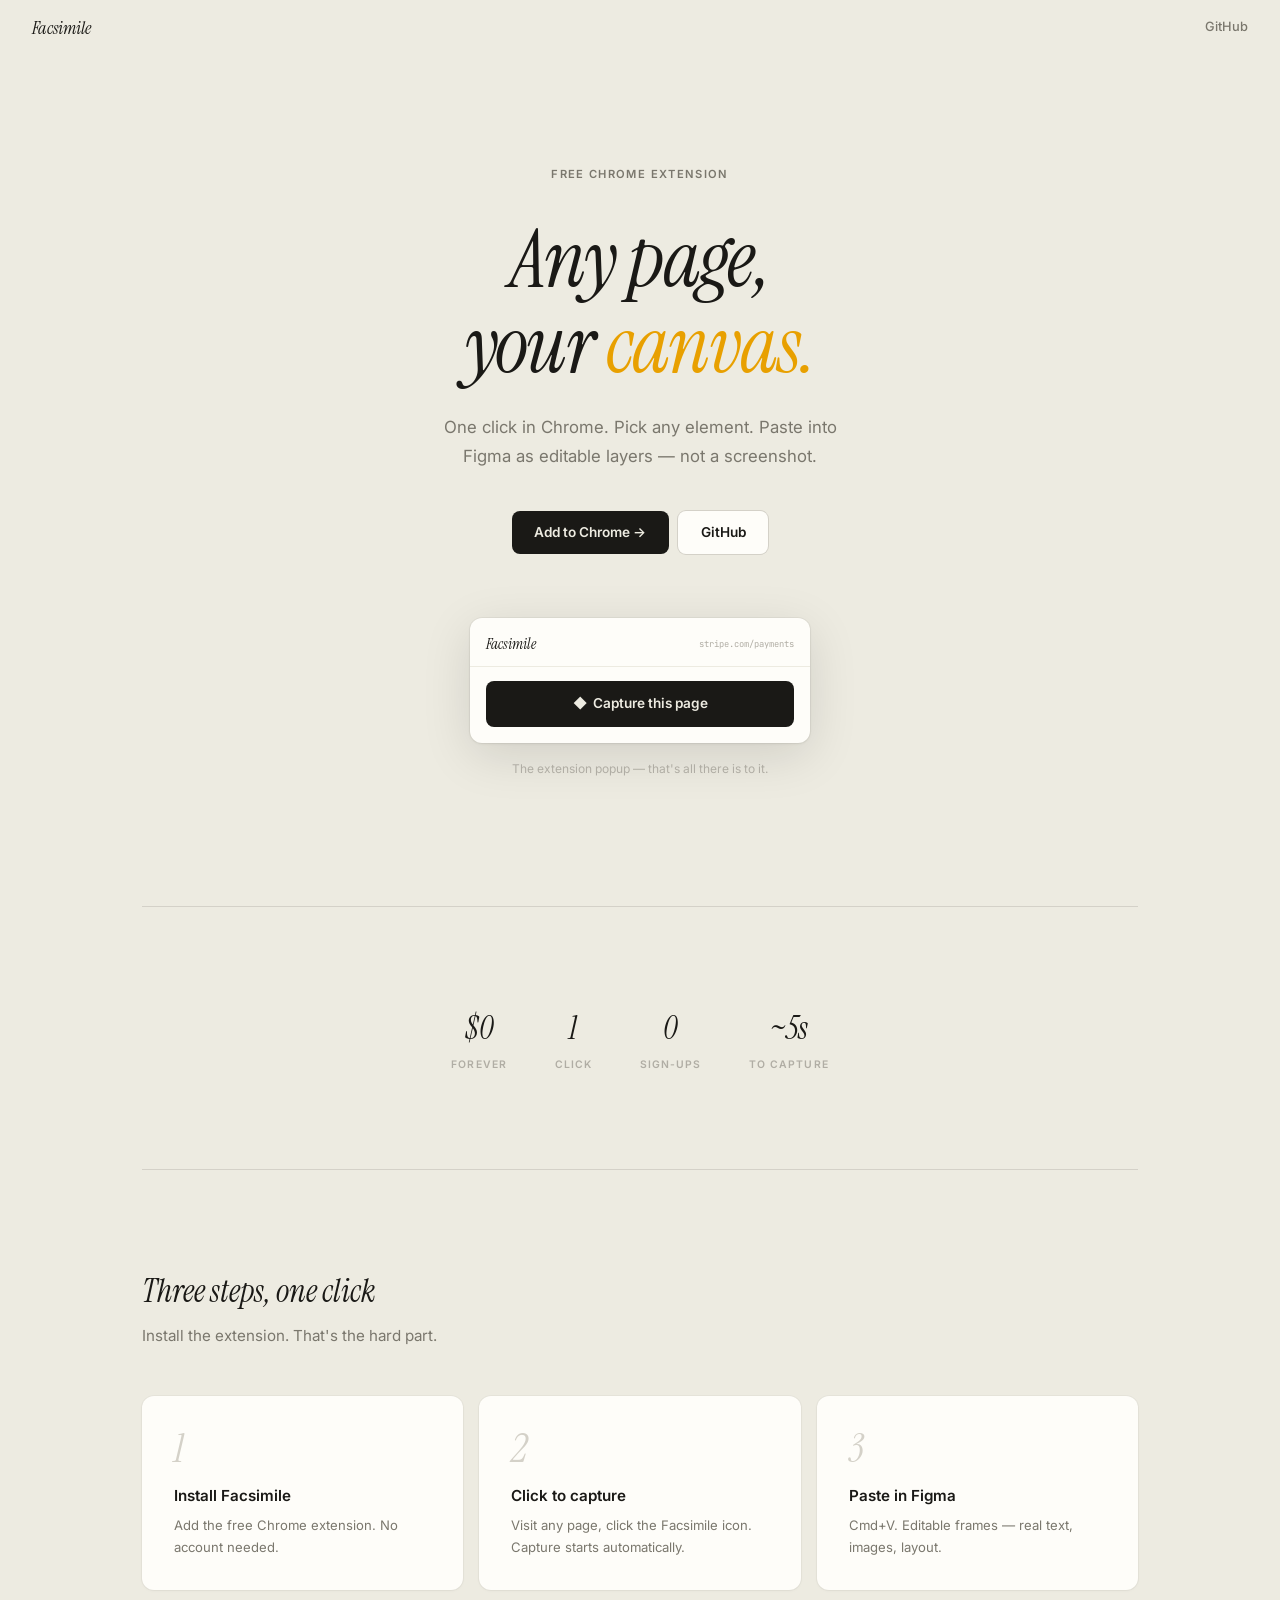
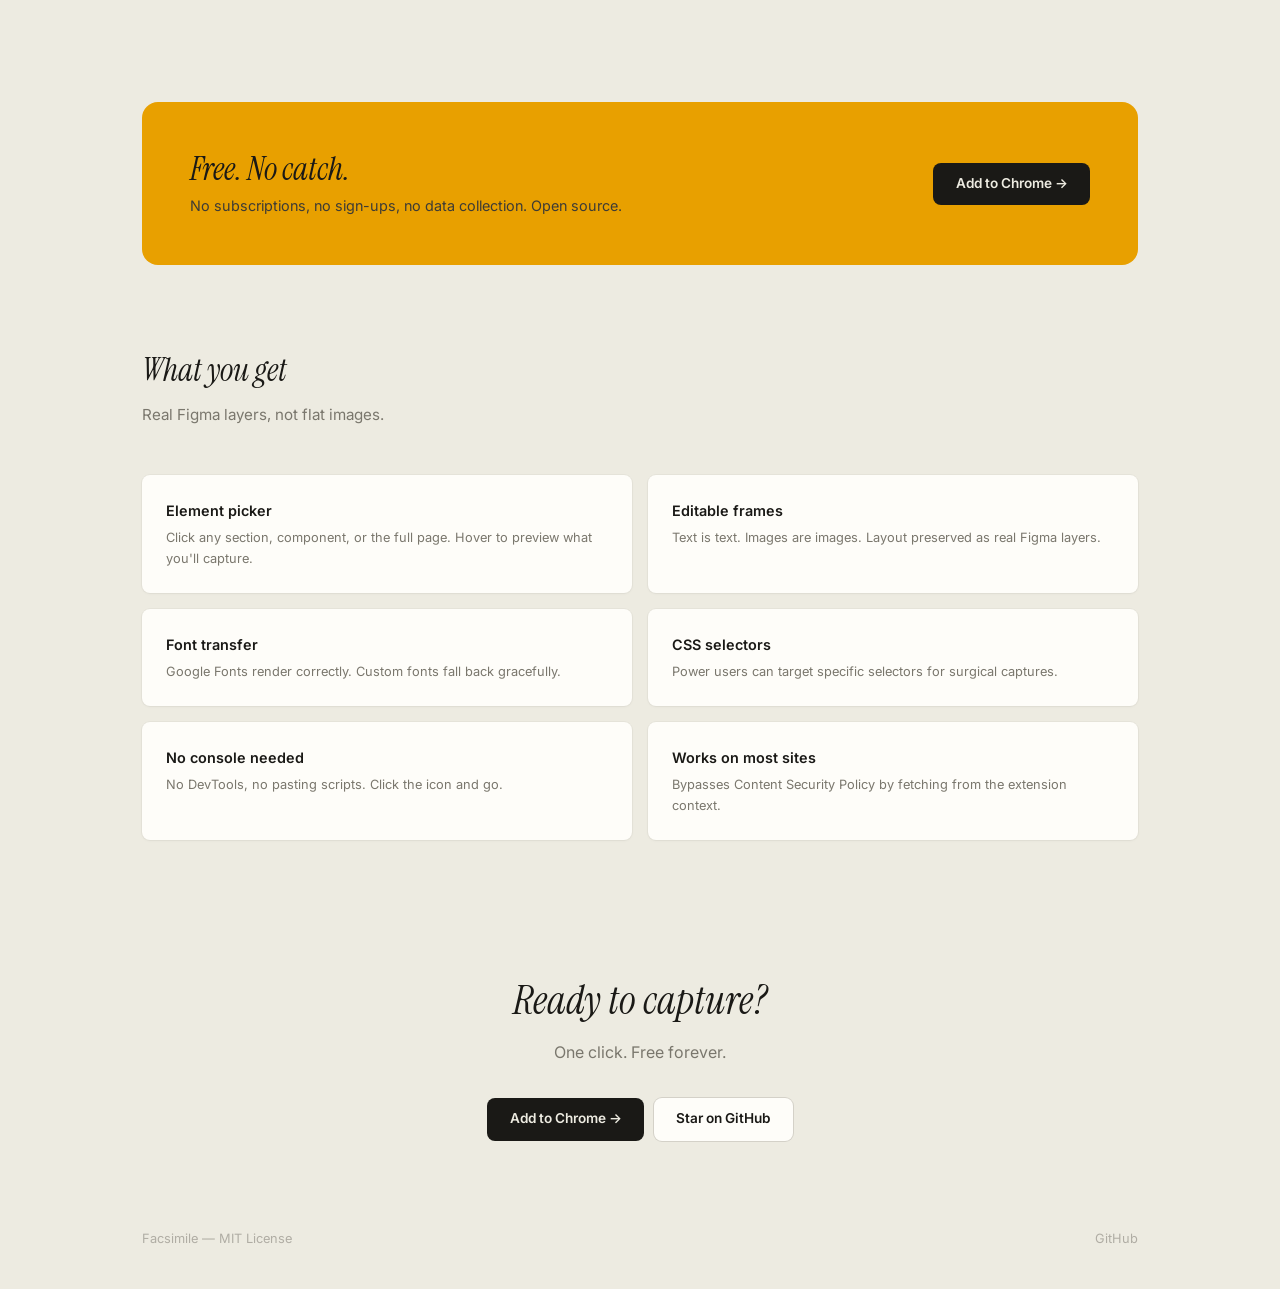
==== site/index.html @ 28211bf1 "Add site directory and store asset videos" ====
<!DOCTYPE html>
<html lang="en">
<head>
  <meta charset="UTF-8">
  <meta name="viewport" content="width=device-width, initial-scale=1.0">
  <title>Facsimile — Any Page → Editable Figma Design</title>
  <meta name="description" content="Free Chrome extension that captures any web page and pastes it into Figma as editable design layers.">
  <meta property="og:title" content="Facsimile — Any Page → Editable Figma Design">
  <meta property="og:description" content="Free Chrome extension. One click capture. Paste into Figma as real layers.">
  <meta property="og:type" content="website">
  <meta property="og:url" content="https://facsimile.timgailey.com">
  <link rel="preconnect" href="https://fonts.googleapis.com">
  <link href="https://fonts.googleapis.com/css2?family=Instrument+Serif:ital@0;1&family=Inter:wght@400;500;600;700;800&family=JetBrains+Mono:wght@400;500;700&display=swap" rel="stylesheet">
  <style>
    /* ─── Tokens ─── */
    :root {
      --canvas: #edebe1;
      --canvas-light: #f4f2ea;
      --canvas-dark: #e2dfd4;
      --white: #fefdf9;
      --ink: #1a1916;
      --ink-soft: #3d3b35;
      --ink-muted: #7a776d;
      --ink-faint: #b0ada4;
      --ink-ghost: #d4d1c8;
      --amber: #e8a000;
      --amber-dark: #c78800;
      --amber-text: #8a5e00;
      --font-serif: 'Instrument Serif', Georgia, serif;
      --font-sans: 'Inter', -apple-system, BlinkMacSystemFont, sans-serif;
      --font-mono: 'JetBrains Mono', 'Fira Code', monospace;
      --radius-md: 8px;
      --radius-lg: 12px;
      --radius-xl: 16px;
    }

    *, *::before, *::after { box-sizing: border-box; margin: 0; padding: 0; }
    html { font-size: 16px; -webkit-font-smoothing: antialiased; }

    body {
      background: var(--canvas);
      color: var(--ink);
      font-family: var(--font-sans);
      line-height: 1.6;
      min-height: 100vh;
    }

    /* ─── Nav ─── */
    .nav {
      position: fixed;
      top: 0; left: 0; right: 0;
      z-index: 100;
      display: flex;
      align-items: center;
      justify-content: space-between;
      padding: 0.85rem 2rem;
      background: rgba(237, 235, 225, 0.88);
      backdrop-filter: blur(16px);
    }

    .nav-logo {
      font-family: var(--font-serif);
      font-size: 1.1rem;
      font-style: italic;
      color: var(--ink);
      text-decoration: none;
    }

    .nav-links { display: flex; gap: 1.25rem; }

    .nav-links a {
      color: var(--ink-muted);
      text-decoration: none;
      font-size: 0.8rem;
      font-weight: 500;
      transition: color 0.2s;
    }

    .nav-links a:hover { color: var(--ink); }

    /* ─── Utility ─── */
    .container {
      max-width: 1060px;
      margin: 0 auto;
      padding: 0 2rem;
    }

    .divider {
      border: none;
      height: 1px;
      background: var(--ink-ghost);
      margin: 3rem 0;
    }

    .btn {
      font-family: var(--font-sans);
      font-size: 0.85rem;
      font-weight: 600;
      padding: 0.65rem 1.4rem;
      border-radius: var(--radius-md);
      border: none;
      cursor: pointer;
      transition: all 0.15s;
      text-decoration: none;
      display: inline-flex;
      align-items: center;
      gap: 0.4rem;
    }

    .btn-primary { background: var(--ink); color: var(--canvas); }
    .btn-primary:hover { background: var(--ink-soft); }
    .btn-secondary { background: var(--white); color: var(--ink); box-shadow: 0 0 0 1px var(--ink-ghost); }
    .btn-secondary:hover { box-shadow: 0 0 0 1px var(--ink-faint); }

    /* ─── Hero ─── */
    .hero {
      padding: 10rem 0 5rem;
      text-align: center;
    }

    .hero-label {
      display: inline-block;
      font-size: 0.7rem;
      font-weight: 600;
      text-transform: uppercase;
      letter-spacing: 0.12em;
      color: var(--ink-muted);
      margin-bottom: 2rem;
    }

    .hero h1 {
      font-family: var(--font-serif);
      font-size: clamp(3rem, 8vw, 5rem);
      font-weight: 400;
      font-style: italic;
      line-height: 1.08;
      letter-spacing: -0.02em;
      max-width: 680px;
      margin: 0 auto 1.5rem;
    }

    .hero h1 .amber { color: var(--amber); }

    .hero-sub {
      font-size: 1.05rem;
      color: var(--ink-muted);
      max-width: 440px;
      margin: 0 auto 2.5rem;
      line-height: 1.75;
    }

    .hero-actions {
      display: flex;
      justify-content: center;
      gap: 0.6rem;
      margin-bottom: 4rem;
    }

    /* ─── Extension mockup ─── */
    .hero-mockup { max-width: 340px; margin: 0 auto; }

    .mockup-popup {
      background: var(--white);
      border-radius: 12px;
      box-shadow: 0 1px 3px rgba(0,0,0,0.06), 0 12px 50px rgba(0,0,0,0.12), 0 0 0 1px rgba(0,0,0,0.04);
      overflow: hidden;
    }

    .mockup-header {
      padding: 14px 16px 10px;
      display: flex;
      align-items: center;
      justify-content: space-between;
      border-bottom: 1px solid var(--canvas);
    }

    .mockup-brand {
      font-family: var(--font-serif);
      font-style: italic;
      font-size: 0.95rem;
    }

    .mockup-url {
      font-family: var(--font-mono);
      font-size: 0.55rem;
      color: var(--ink-faint);
    }

    .mockup-body { padding: 14px 16px 16px; }

    .mockup-btn {
      width: 100%;
      padding: 12px;
      background: var(--ink);
      color: var(--canvas);
      border: none;
      border-radius: 8px;
      font-size: 0.85rem;
      font-weight: 600;
      display: flex;
      align-items: center;
      justify-content: center;
      gap: 6px;
    }

    .mockup-caption {
      font-size: 0.75rem;
      color: var(--ink-faint);
      text-align: center;
      margin-top: 1rem;
    }

    /* ─── Stats ─── */
    .stats-row {
      display: flex;
      justify-content: center;
      gap: 3rem;
      padding: 3rem 0;
    }

    .stat { text-align: center; }

    .stat-value {
      font-family: var(--font-serif);
      font-style: italic;
      font-size: 2rem;
    }

    .stat-label {
      font-size: 0.65rem;
      font-weight: 600;
      text-transform: uppercase;
      letter-spacing: 0.1em;
      color: var(--ink-faint);
      margin-top: 0.15rem;
    }

    /* ─── How it works ─── */
    .how-section { padding: 3rem 0 4rem; }

    .section-header { margin-bottom: 3rem; }

    .section-header h2 {
      font-family: var(--font-serif);
      font-style: italic;
      font-size: 2rem;
      font-weight: 400;
      margin-bottom: 0.4rem;
    }

    .section-header p {
      color: var(--ink-muted);
      font-size: 0.95rem;
    }

    .steps {
      display: grid;
      grid-template-columns: repeat(3, 1fr);
      gap: 1rem;
    }

    .step {
      background: var(--white);
      border-radius: var(--radius-lg);
      padding: 2rem;
      box-shadow: 0 1px 3px rgba(0,0,0,0.04), 0 0 0 1px rgba(0,0,0,0.03);
    }

    .step-num {
      font-family: var(--font-serif);
      font-style: italic;
      font-size: 2.5rem;
      color: var(--ink-ghost);
      line-height: 1;
      margin-bottom: 1rem;
    }

    .step h3 { font-size: 0.95rem; font-weight: 600; margin-bottom: 0.4rem; }
    .step p { font-size: 0.82rem; color: var(--ink-muted); line-height: 1.65; }

    /* ─── Amber band ─── */
    .amber-band {
      background: var(--amber);
      border-radius: var(--radius-xl);
      padding: 3rem;
      margin: 3rem 0;
      display: grid;
      grid-template-columns: 1fr auto;
      align-items: center;
      gap: 2rem;
    }

    .amber-band h2 {
      font-family: var(--font-serif);
      font-style: italic;
      font-size: 2rem;
      font-weight: 400;
      color: var(--ink);
      line-height: 1.2;
    }

    .amber-band p {
      font-size: 0.9rem;
      color: var(--ink-soft);
      margin-top: 0.35rem;
    }

    /* ─── Features ─── */
    .features-section { padding: 2rem 0 4rem; }

    .feature-grid {
      display: grid;
      grid-template-columns: repeat(2, 1fr);
      gap: 1rem;
    }

    .feature-card {
      background: var(--white);
      border-radius: var(--radius-md);
      padding: 1.5rem;
      box-shadow: 0 1px 3px rgba(0,0,0,0.04), 0 0 0 1px rgba(0,0,0,0.03);
    }

    .feature-card h4 { font-size: 0.9rem; font-weight: 600; margin-bottom: 0.3rem; }
    .feature-card p { font-size: 0.8rem; color: var(--ink-muted); line-height: 1.65; }

    /* ─── CTA ─── */
    .cta-section {
      padding: 4rem 0 3rem;
      text-align: center;
    }

    .cta-section h2 {
      font-family: var(--font-serif);
      font-style: italic;
      font-size: 2.5rem;
      font-weight: 400;
      margin-bottom: 0.5rem;
    }

    .cta-section p {
      color: var(--ink-muted);
      margin-bottom: 2rem;
      font-size: 1rem;
    }

    /* ─── Footer ─── */
    .footer {
      padding: 2.5rem 0;
      display: flex;
      justify-content: space-between;
      align-items: center;
      font-size: 0.8rem;
      color: var(--ink-faint);
    }

    .footer a {
      color: var(--ink-faint);
      text-decoration: none;
      transition: color 0.2s;
    }

    .footer a:hover { color: var(--ink-muted); }
    .footer-links { display: flex; gap: 1.5rem; }

    /* ─── Responsive ─── */
    @media (max-width: 768px) {
      .steps { grid-template-columns: 1fr; }
      .feature-grid { grid-template-columns: 1fr; }
      .amber-band { grid-template-columns: 1fr; text-align: center; }
      .stats-row { flex-direction: column; gap: 1.5rem; }
      .footer { flex-direction: column; gap: 1rem; }
    }
  </style>
</head>
<body>

  <nav class="nav">
    <a href="/" class="nav-logo">Facsimile</a>
    <div class="nav-links">
      <a href="https://github.com/ArtisticMedic/facsimile-url-to-figma">GitHub</a>
    </div>
  </nav>

  <div class="container">

    <section class="hero">
      <div class="hero-label">Free Chrome Extension</div>
      <h1>Any page,<br>your <span class="amber">canvas.</span></h1>
      <p class="hero-sub">One click in Chrome. Pick any element. Paste into Figma as editable layers — not a screenshot.</p>

      <div class="hero-actions">
        <a href="#" class="btn btn-primary">Add to Chrome →</a>
        <a href="https://github.com/ArtisticMedic/facsimile-url-to-figma" class="btn btn-secondary">GitHub</a>
      </div>

      <div class="hero-mockup">
        <div class="mockup-popup">
          <div class="mockup-header">
            <div class="mockup-brand">Facsimile</div>
            <div class="mockup-url">stripe.com/payments</div>
          </div>
          <div class="mockup-body">
            <div class="mockup-btn"><span>◆</span> Capture this page</div>
          </div>
        </div>
        <div class="mockup-caption">The extension popup — that's all there is to it.</div>
      </div>
    </section>

    <hr class="divider">

    <div class="stats-row">
      <div class="stat">
        <div class="stat-value">$0</div>
        <div class="stat-label">Forever</div>
      </div>
      <div class="stat">
        <div class="stat-value">1</div>
        <div class="stat-label">Click</div>
      </div>
      <div class="stat">
        <div class="stat-value">0</div>
        <div class="stat-label">Sign-ups</div>
      </div>
      <div class="stat">
        <div class="stat-value">~5s</div>
        <div class="stat-label">To capture</div>
      </div>
    </div>

    <hr class="divider">

    <section class="how-section">
      <div class="section-header">
        <h2>Three steps, one click</h2>
        <p>Install the extension. That's the hard part.</p>
      </div>

      <div class="steps">
        <div class="step">
          <div class="step-num">1</div>
          <h3>Install Facsimile</h3>
          <p>Add the free Chrome extension. No account needed.</p>
        </div>
        <div class="step">
          <div class="step-num">2</div>
          <h3>Click to capture</h3>
          <p>Visit any page, click the Facsimile icon. Capture starts automatically.</p>
        </div>
        <div class="step">
          <div class="step-num">3</div>
          <h3>Paste in Figma</h3>
          <p>Cmd+V. Editable frames — real text, images, layout.</p>
        </div>
      </div>
    </section>

    <div class="amber-band">
      <div>
        <h2>Free. No catch.</h2>
        <p>No subscriptions, no sign-ups, no data collection. Open source.</p>
      </div>
      <a href="#" class="btn btn-primary">Add to Chrome →</a>
    </div>

    <section class="features-section">
      <div class="section-header">
        <h2>What you get</h2>
        <p>Real Figma layers, not flat images.</p>
      </div>

      <div class="feature-grid">
        <div class="feature-card">
          <h4>Element picker</h4>
          <p>Click any section, component, or the full page. Hover to preview what you'll capture.</p>
        </div>
        <div class="feature-card">
          <h4>Editable frames</h4>
          <p>Text is text. Images are images. Layout preserved as real Figma layers.</p>
        </div>
        <div class="feature-card">
          <h4>Font transfer</h4>
          <p>Google Fonts render correctly. Custom fonts fall back gracefully.</p>
        </div>
        <div class="feature-card">
          <h4>CSS selectors</h4>
          <p>Power users can target specific selectors for surgical captures.</p>
        </div>
        <div class="feature-card">
          <h4>No console needed</h4>
          <p>No DevTools, no pasting scripts. Click the icon and go.</p>
        </div>
        <div class="feature-card">
          <h4>Works on most sites</h4>
          <p>Bypasses Content Security Policy by fetching from the extension context.</p>
        </div>
      </div>
    </section>

    <section class="cta-section">
      <h2>Ready to capture?</h2>
      <p>One click. Free forever.</p>
      <div style="display: flex; justify-content: center; gap: 0.6rem;">
        <a href="#" class="btn btn-primary">Add to Chrome →</a>
        <a href="https://github.com/ArtisticMedic/facsimile-url-to-figma" class="btn btn-secondary">Star on GitHub</a>
      </div>
    </section>

    <footer class="footer">
      <div>Facsimile — MIT License</div>
      <div class="footer-links">
        <a href="https://github.com/ArtisticMedic/facsimile-url-to-figma">GitHub</a>
      </div>
    </footer>

  </div>
</body>
</html>
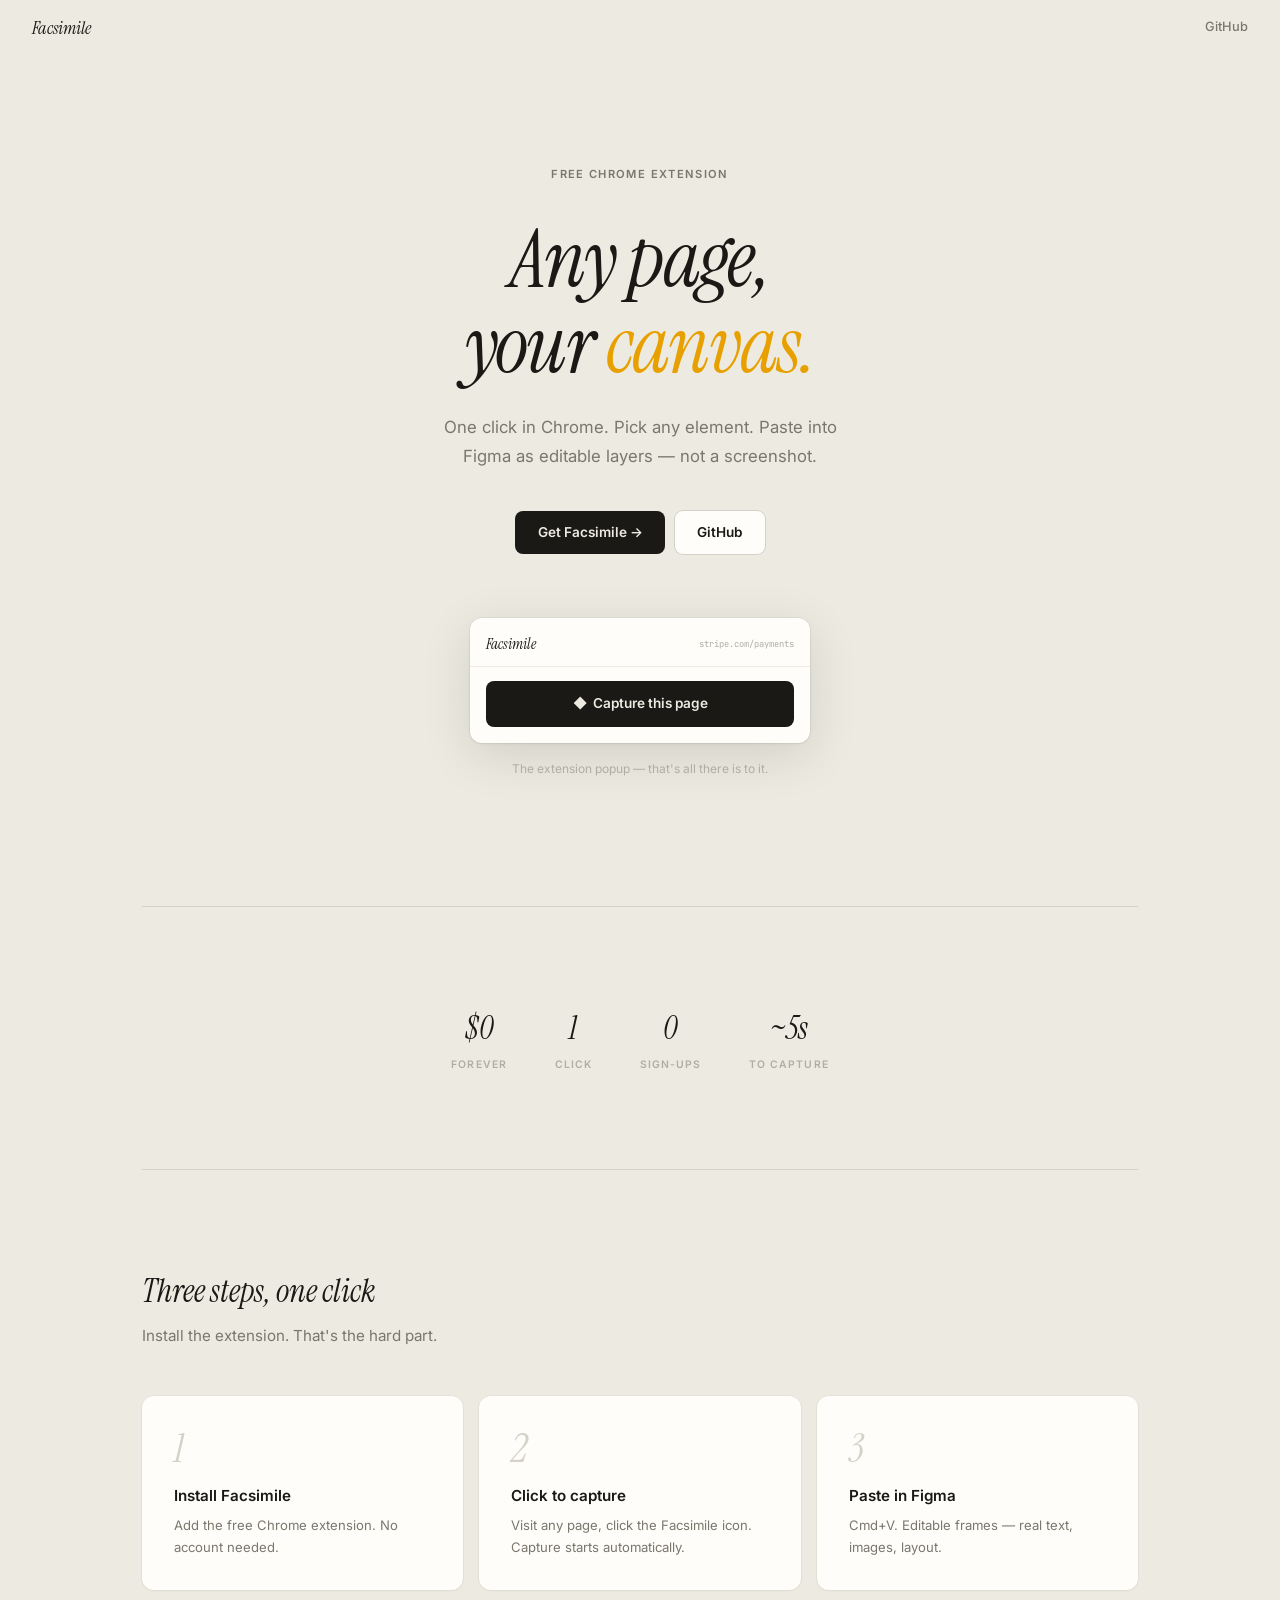
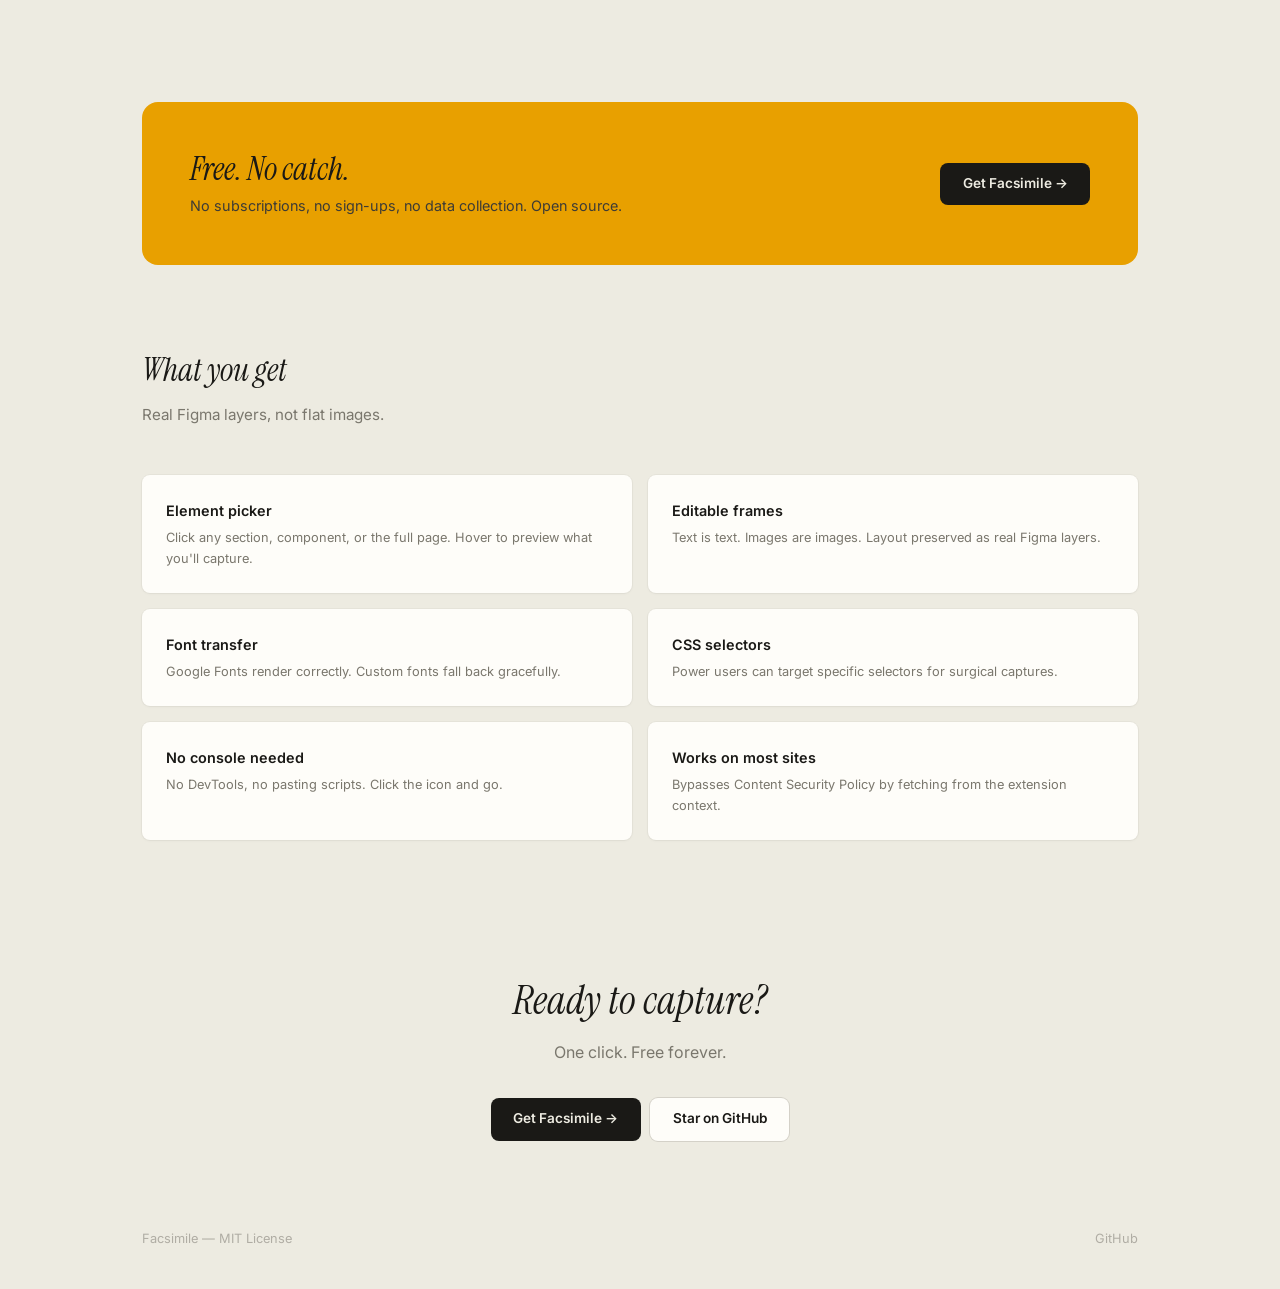
==== commit 964f99a5: "Add SEO metadata, OG image, and favicon to site" ====
--- a/site/index.html
+++ b/site/index.html
@@ -4,11 +4,52 @@
   <meta charset="UTF-8">
   <meta name="viewport" content="width=device-width, initial-scale=1.0">
   <title>Facsimile — Any Page → Editable Figma Design</title>
-  <meta name="description" content="Free Chrome extension that captures any web page and pastes it into Figma as editable design layers.">
+  <meta name="description" content="Free Chrome extension that captures any web page and pastes it into Figma as editable design layers. No account, no subscription. One click.">
+  <meta name="keywords" content="figma, chrome extension, url to figma, web to figma, capture website, design tool, html to figma, free figma plugin, web capture, facsimile">
+  <meta name="author" content="Tim Gailey">
+  <meta name="robots" content="index, follow">
+  <link rel="canonical" href="https://facsimile.timgailey.com">
+
+  <!-- Open Graph -->
   <meta property="og:title" content="Facsimile — Any Page → Editable Figma Design">
-  <meta property="og:description" content="Free Chrome extension. One click capture. Paste into Figma as real layers.">
+  <meta property="og:description" content="Free Chrome extension. One click capture. Paste into Figma as real, editable layers — not a screenshot.">
   <meta property="og:type" content="website">
   <meta property="og:url" content="https://facsimile.timgailey.com">
+  <meta property="og:site_name" content="Facsimile">
+  <meta property="og:locale" content="en_US">
+  <meta property="og:image" content="https://facsimile.timgailey.com/og-image.png">
+
+  <!-- Twitter -->
+  <meta name="twitter:card" content="summary_large_image">
+  <meta name="twitter:title" content="Facsimile — Any Page → Editable Figma Design">
+  <meta name="twitter:description" content="Free Chrome extension. One click capture. Paste into Figma as real layers.">
+  <meta name="twitter:image" content="https://facsimile.timgailey.com/og-image.png">
+
+  <!-- Favicon -->
+  <link rel="icon" type="image/png" sizes="48x48" href="favicon.png">
+
+  <!-- Structured Data -->
+  <script type="application/ld+json">
+  {
+    "@context": "https://schema.org",
+    "@type": "SoftwareApplication",
+    "name": "Facsimile",
+    "description": "Free Chrome extension that captures any web page and pastes it into Figma as editable design layers.",
+    "url": "https://facsimile.timgailey.com",
+    "applicationCategory": "DesignApplication",
+    "operatingSystem": "Chrome",
+    "offers": {
+      "@type": "Offer",
+      "price": "0",
+      "priceCurrency": "USD"
+    },
+    "author": {
+      "@type": "Person",
+      "name": "Tim Gailey"
+    }
+  }
+  </script>
+
   <link rel="preconnect" href="https://fonts.googleapis.com">
   <link href="https://fonts.googleapis.com/css2?family=Instrument+Serif:ital@0;1&family=Inter:wght@400;500;600;700;800&family=JetBrains+Mono:wght@400;500;700&display=swap" rel="stylesheet">
   <style>
@@ -390,7 +431,7 @@
       <p class="hero-sub">One click in Chrome. Pick any element. Paste into Figma as editable layers — not a screenshot.</p>
 
       <div class="hero-actions">
-        <a href="#" class="btn btn-primary">Add to Chrome →</a>
+        <a href="https://github.com/ArtisticMedic/facsimile-url-to-figma" class="btn btn-primary">Get Facsimile →</a>
         <a href="https://github.com/ArtisticMedic/facsimile-url-to-figma" class="btn btn-secondary">GitHub</a>
       </div>
 
@@ -461,7 +502,7 @@
         <h2>Free. No catch.</h2>
         <p>No subscriptions, no sign-ups, no data collection. Open source.</p>
       </div>
-      <a href="#" class="btn btn-primary">Add to Chrome →</a>
+      <a href="https://github.com/ArtisticMedic/facsimile-url-to-figma" class="btn btn-primary">Get Facsimile →</a>
     </div>
 
     <section class="features-section">
@@ -502,7 +543,7 @@
       <h2>Ready to capture?</h2>
       <p>One click. Free forever.</p>
       <div style="display: flex; justify-content: center; gap: 0.6rem;">
-        <a href="#" class="btn btn-primary">Add to Chrome →</a>
+        <a href="https://github.com/ArtisticMedic/facsimile-url-to-figma" class="btn btn-primary">Get Facsimile →</a>
         <a href="https://github.com/ArtisticMedic/facsimile-url-to-figma" class="btn btn-secondary">Star on GitHub</a>
       </div>
     </section>
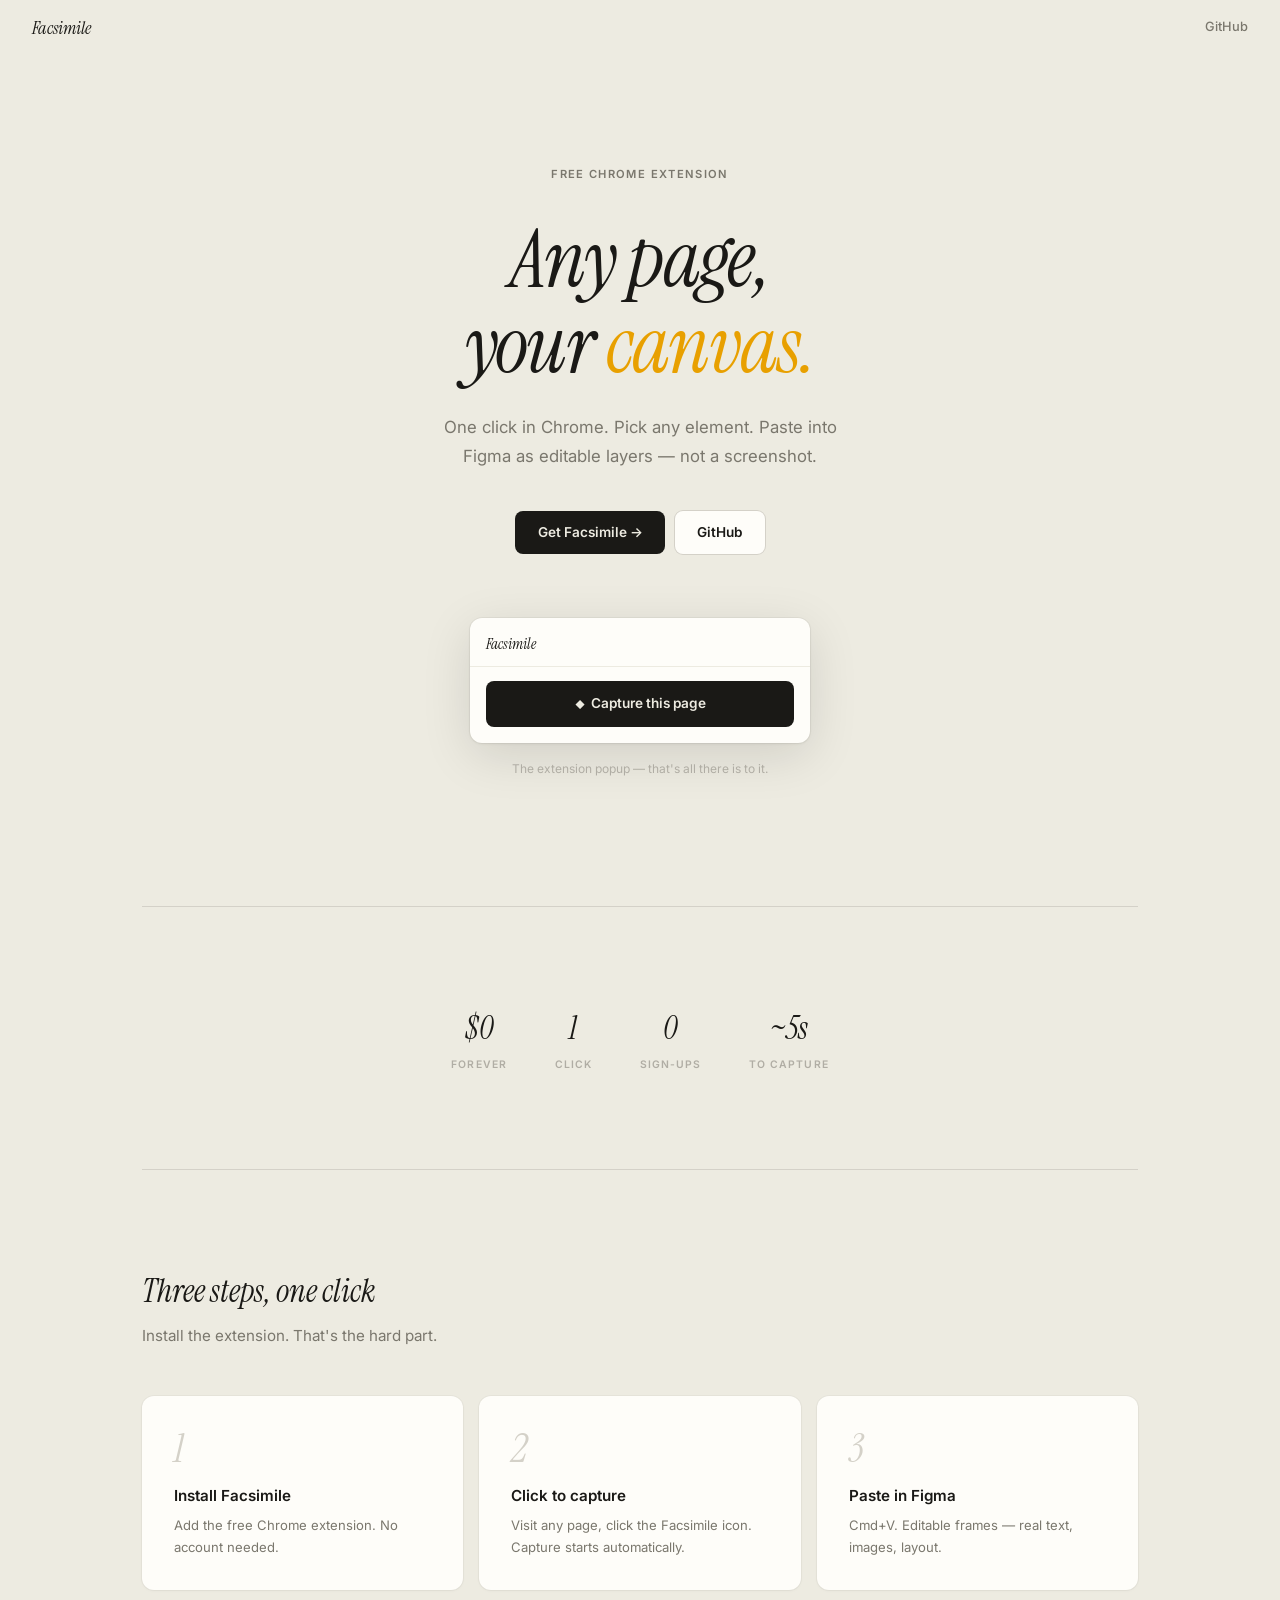
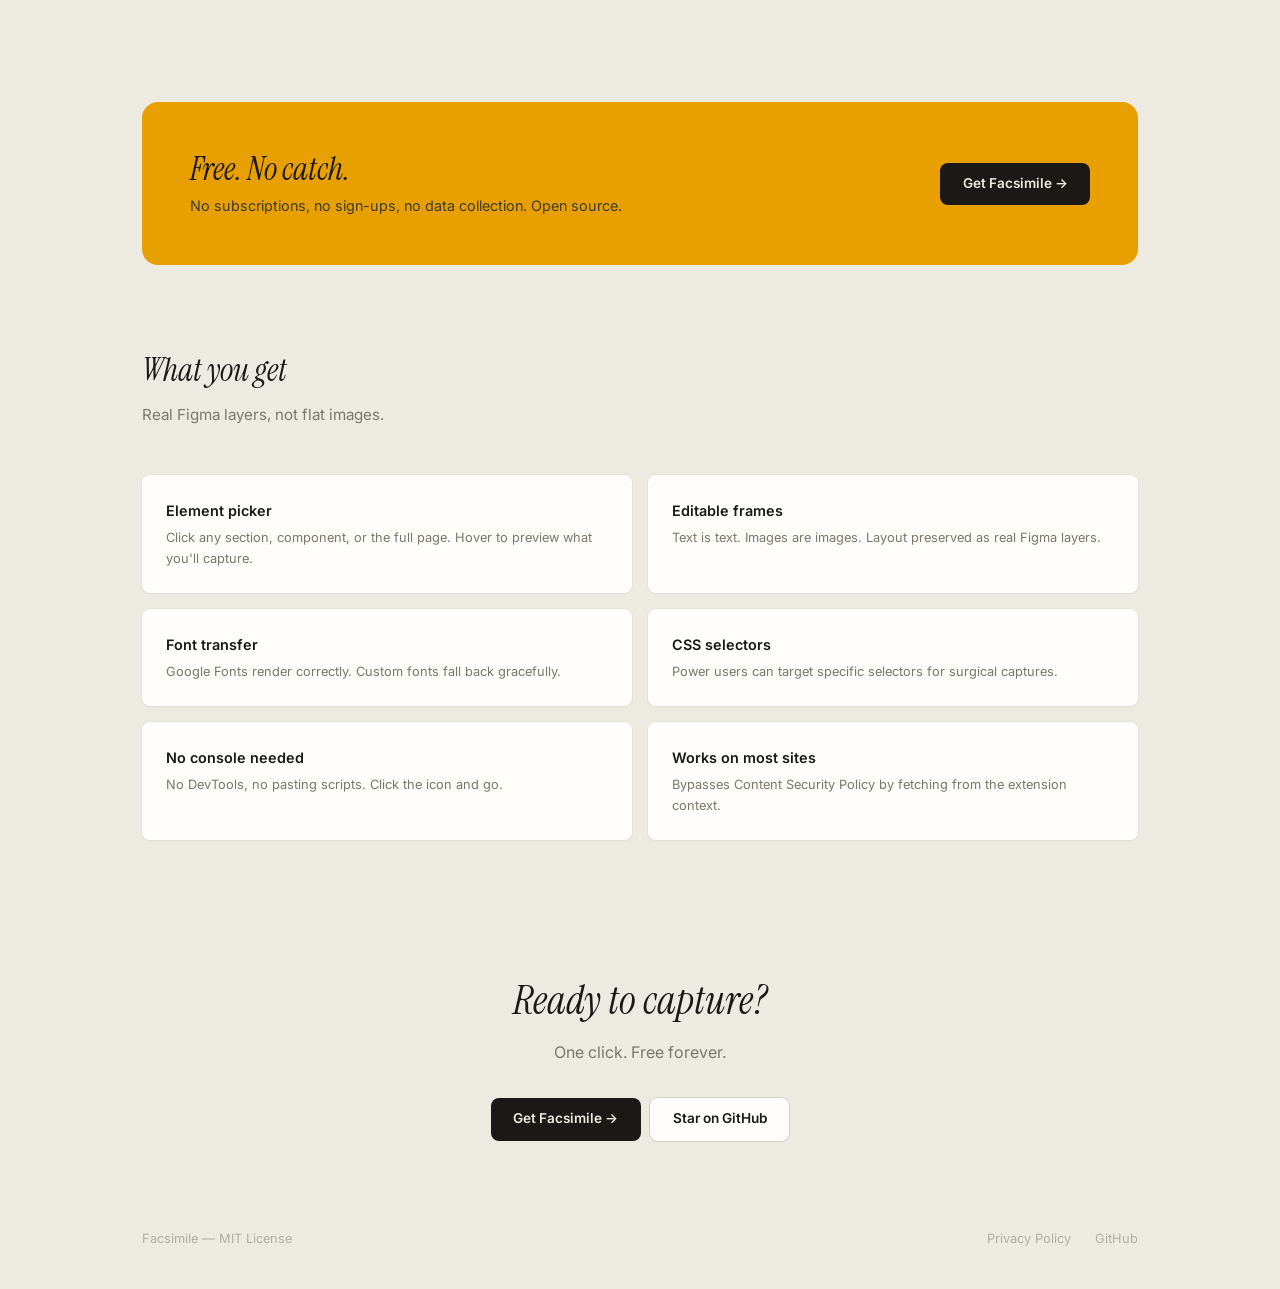
==== commit 211322e3: "Prepare extension for Chrome Web Store submission Add privacy policy page, store screenshots, update" ====
--- a/site/index.html
+++ b/site/index.html
@@ -439,10 +439,9 @@
         <div class="mockup-popup">
           <div class="mockup-header">
             <div class="mockup-brand">Facsimile</div>
-            <div class="mockup-url">stripe.com/payments</div>
           </div>
           <div class="mockup-body">
-            <div class="mockup-btn"><span>◆</span> Capture this page</div>
+            <div class="mockup-btn"><span style="font-size:0.7em">◆</span> Capture this page</div>
           </div>
         </div>
         <div class="mockup-caption">The extension popup — that's all there is to it.</div>
@@ -551,6 +550,7 @@
     <footer class="footer">
       <div>Facsimile — MIT License</div>
       <div class="footer-links">
+        <a href="/privacy">Privacy Policy</a>
         <a href="https://github.com/ArtisticMedic/facsimile-url-to-figma">GitHub</a>
       </div>
     </footer>
